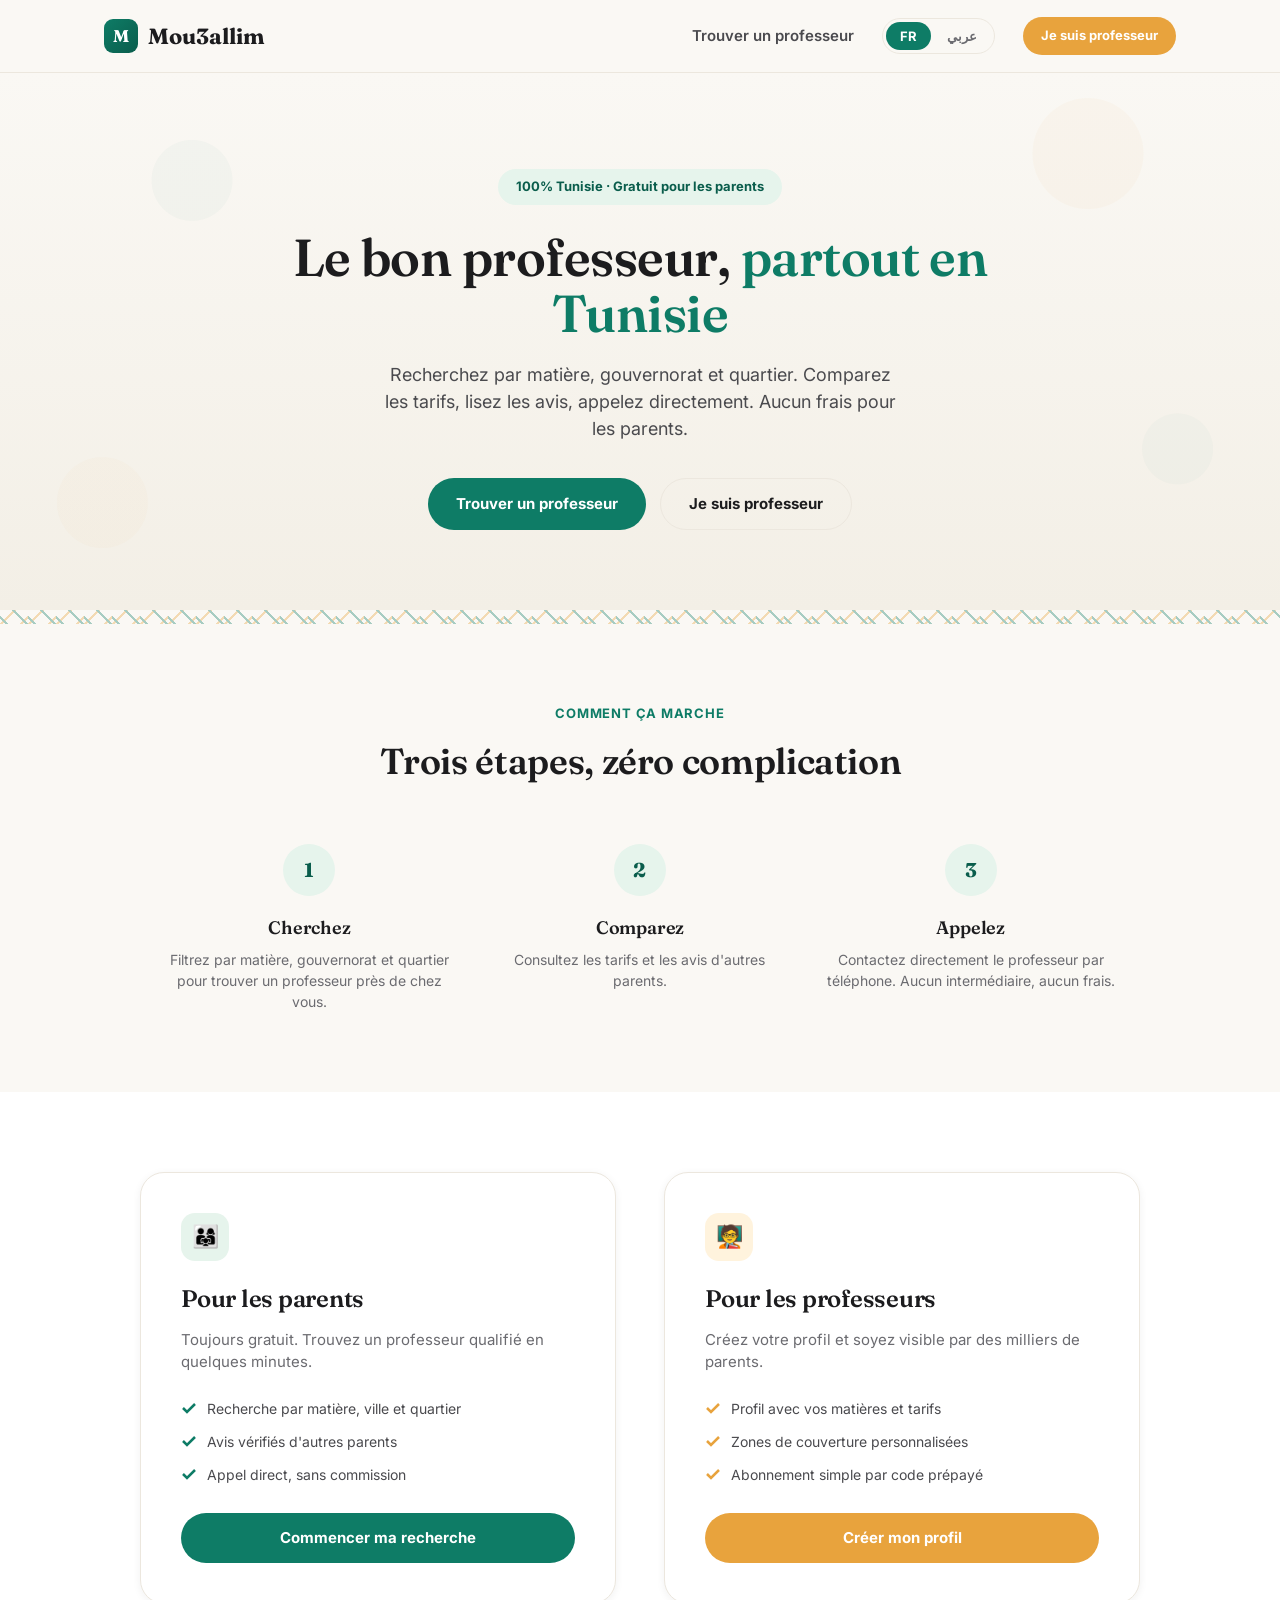
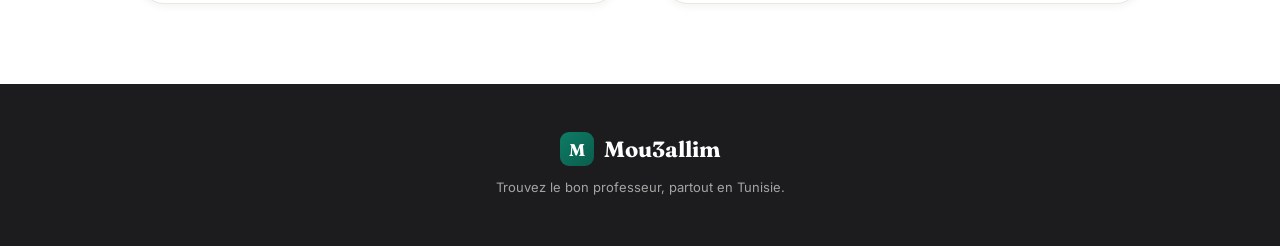
==== index.html @ 72d34c3a "Add files via upload" ====
<!DOCTYPE html>
<html lang="fr">
<head>
<meta charset="UTF-8" />
<meta name="viewport" content="width=device-width, initial-scale=1.0" />
<title>Mou3allim — Trouvez le bon professeur en Tunisie</title>
<link rel="stylesheet" href="src/style.css" />
<style>
  .hero {
    position: relative;
    padding: 96px 24px 80px;
    overflow: hidden;
    background: linear-gradient(180deg, #FAF8F4 0%, #F3EFE6 100%);
  }
  .hero-inner {
    max-width: 720px; margin: 0 auto; text-align: center; position: relative; z-index: 2;
  }
  .hero .eyebrow {
    display: inline-flex; align-items: center; gap: 8px;
    background: var(--teal-tint); color: var(--teal-dark);
    padding: 8px 18px; border-radius: 999px; font-size: 13px; font-weight: 700;
    margin-bottom: 24px;
  }
  .hero h1 {
    font-size: 52px; line-height: 1.08; margin-bottom: 20px;
  }
  .hero h1 em { font-style: normal; color: var(--teal); }
  .hero p.lede {
    font-size: 18px; color: var(--ink-soft); max-width: 520px; margin: 0 auto 36px;
  }
  .hero-actions { display: flex; gap: 14px; justify-content: center; flex-wrap: wrap; }
  .hero-search {
    max-width: 640px; margin: 40px auto 0; background: var(--card);
    border-radius: var(--radius-lg); padding: 8px; box-shadow: var(--shadow-lg);
    display: flex; gap: 8px; border: 1px solid var(--border);
  }
  .hero-search input {
    flex: 1; border: none; padding: 14px 18px; font-size: 15px; background: transparent;
  }
  .hero-search input:focus { outline: none; }

  .tile-bg {
    position: absolute; inset: 0; opacity: 0.5; pointer-events: none;
    background-image:
      radial-gradient(circle at 15% 20%, rgba(14,124,102,0.06) 0, rgba(14,124,102,0.06) 40px, transparent 41px),
      radial-gradient(circle at 85% 15%, rgba(232,163,61,0.08) 0, rgba(232,163,61,0.08) 55px, transparent 56px),
      radial-gradient(circle at 92% 70%, rgba(14,124,102,0.05) 0, rgba(14,124,102,0.05) 35px, transparent 36px),
      radial-gradient(circle at 8% 80%, rgba(232,163,61,0.06) 0, rgba(232,163,61,0.06) 45px, transparent 46px);
  }

  .stats-strip {
    background: var(--ink); color: white; padding: 28px 24px;
  }
  .stats-inner {
    max-width: 900px; margin: 0 auto; display: flex; justify-content: space-around;
    flex-wrap: wrap; gap: 24px; text-align: center;
  }
  .stat-num { font-family: 'Fraunces', serif; font-size: 28px; font-weight: 600; color: var(--amber); }
  .stat-label { font-size: 13px; color: rgba(255,255,255,0.7); margin-top: 4px; }

  .section { padding: 80px 24px; }
  .section-head { text-align: center; max-width: 560px; margin: 0 auto 56px; }
  .section-head .eyebrow-line { font-size: 13px; font-weight: 700; color: var(--teal); text-transform: uppercase; letter-spacing: 0.06em; margin-bottom: 10px; }
  .section-head h2 { font-size: 36px; }
  .section-head p { color: var(--muted); margin-top: 12px; font-size: 16px; }

  .steps { display: grid; grid-template-columns: repeat(3, 1fr); gap: 32px; max-width: 960px; margin: 0 auto; }
  .step-card { text-align: center; }
  .step-num {
    width: 52px; height: 52px; border-radius: 50%; background: var(--teal-tint);
    color: var(--teal-dark); display: flex; align-items: center; justify-content: center;
    font-family: 'Fraunces', serif; font-weight: 700; font-size: 20px; margin: 0 auto 18px;
  }
  .step-card h3 { font-size: 18px; margin-bottom: 8px; }
  .step-card p { font-size: 14px; color: var(--muted); }

  .split { display: grid; grid-template-columns: 1fr 1fr; gap: 48px; max-width: 1000px; margin: 0 auto; align-items: center; }
  .split-card {
    background: var(--card); border-radius: var(--radius-lg); border: 1px solid var(--border);
    padding: 40px; box-shadow: var(--shadow-sm);
  }
  .split-card .icon-badge {
    width: 48px; height: 48px; border-radius: 14px; display: flex; align-items: center; justify-content: center;
    font-size: 22px; margin-bottom: 20px;
  }
  .split-card h3 { font-size: 24px; margin-bottom: 12px; }
  .split-card p { color: var(--muted); margin-bottom: 24px; font-size: 15px; }
  .split-list { list-style: none; margin-bottom: 28px; }
  .split-list li { display: flex; gap: 10px; align-items: flex-start; margin-bottom: 12px; font-size: 14px; color: var(--ink-soft); }
  .split-list li svg { flex-shrink: 0; margin-top: 2px; }

  .footer { background: var(--ink); color: rgba(255,255,255,0.6); padding: 48px 24px; text-align: center; font-size: 13px; }
  .footer .logo { color: white; justify-content: center; margin-bottom: 12px; }

  @media (max-width: 768px) {
    .hero h1 { font-size: 34px; }
    .steps, .split { grid-template-columns: 1fr; }
    .hero-search { flex-direction: column; }
  }
</style>
</head>
<body>

<div id="nav-root"></div>

<section class="hero">
  <div class="tile-bg"></div>
  <div class="hero-inner">
    <span class="eyebrow" data-i18n="home_eyebrow">🎓 100% Tunisie · Gratuit pour les parents</span>
    <h1 class="display"><span data-i18n="home_h1_1">Le bon professeur,</span> <em data-i18n="home_h1_2">partout en Tunisie</em></h1>
    <p class="lede" data-i18n="home_lede">Recherchez par matière, gouvernorat et quartier. Comparez les tarifs, lisez les avis, appelez directement. Aucun frais pour les parents.</p>
    <div class="hero-actions">
      <a href="search.html" class="btn btn-primary" data-i18n="home_cta_search">Trouver un professeur</a>
      <a href="auth.html?role=teacher" class="btn btn-outline" data-i18n="home_cta_teacher">Je suis professeur</a>
    </div>
  </div>
</section>

<div class="tile-divider"></div>

<section class="section">
  <div class="section-head">
    <div class="eyebrow-line" data-i18n="home_steps_eyebrow">Comment ça marche</div>
    <h2 data-i18n="home_steps_title">Trois étapes, zéro complication</h2>
  </div>
  <div class="steps">
    <div class="step-card">
      <div class="step-num">1</div>
      <h3 data-i18n="home_step1_title">Cherchez</h3>
      <p data-i18n="home_step1_desc">Filtrez par matière, gouvernorat et quartier pour trouver un professeur près de chez vous.</p>
    </div>
    <div class="step-card">
      <div class="step-num">2</div>
      <h3 data-i18n="home_step2_title">Comparez</h3>
      <p data-i18n="home_step2_desc">Consultez les tarifs et les avis d'autres parents.</p>
    </div>
    <div class="step-card">
      <div class="step-num">3</div>
      <h3 data-i18n="home_step3_title">Appelez</h3>
      <p data-i18n="home_step3_desc">Contactez directement le professeur par téléphone. Aucun intermédiaire, aucun frais.</p>
    </div>
  </div>
</section>

<section class="section" style="background:var(--card); padding-top:80px;">
  <div class="split">
    <div class="split-card">
      <div class="icon-badge" style="background:var(--teal-tint);">👨‍👩‍👧</div>
      <h3 data-i18n="home_parents_title">Pour les parents</h3>
      <p data-i18n="home_parents_desc">Toujours gratuit. Trouvez un professeur qualifié en quelques minutes.</p>
      <ul class="split-list">
        <li><svg width="16" height="16" fill="none" stroke="#0E7C66" stroke-width="2.5"><path d="M2 8l4 4 8-8"/></svg> <span data-i18n="home_parents_li1">Recherche par matière, ville et quartier</span></li>
        <li><svg width="16" height="16" fill="none" stroke="#0E7C66" stroke-width="2.5"><path d="M2 8l4 4 8-8"/></svg> <span data-i18n="home_parents_li2">Avis vérifiés d'autres parents</span></li>
        <li><svg width="16" height="16" fill="none" stroke="#0E7C66" stroke-width="2.5"><path d="M2 8l4 4 8-8"/></svg> <span data-i18n="home_parents_li3">Appel direct, sans commission</span></li>
      </ul>
      <a href="search.html" class="btn btn-primary btn-block" data-i18n="home_parents_cta">Commencer ma recherche</a>
    </div>
    <div class="split-card">
      <div class="icon-badge" style="background:#FFF3DD;">🧑‍🏫</div>
      <h3 data-i18n="home_teachers_title">Pour les professeurs</h3>
      <p data-i18n="home_teachers_desc">Créez votre profil et soyez visible par des milliers de parents.</p>
      <ul class="split-list">
        <li><svg width="16" height="16" fill="none" stroke="#E8A33D" stroke-width="2.5"><path d="M2 8l4 4 8-8"/></svg> <span data-i18n="home_teachers_li1">Profil avec vos matières et tarifs</span></li>
        <li><svg width="16" height="16" fill="none" stroke="#E8A33D" stroke-width="2.5"><path d="M2 8l4 4 8-8"/></svg> <span data-i18n="home_teachers_li2">Zones de couverture personnalisées</span></li>
        <li><svg width="16" height="16" fill="none" stroke="#E8A33D" stroke-width="2.5"><path d="M2 8l4 4 8-8"/></svg> <span data-i18n="home_teachers_li3">Abonnement simple par code prépayé</span></li>
      </ul>
      <a href="auth.html?role=teacher" class="btn btn-amber btn-block" data-i18n="home_teachers_cta">Créer mon profil</a>
    </div>
  </div>
</section>

<footer class="footer">
  <div class="logo"><span class="logo-mark">M</span>Mou3allim</div>
  <p data-i18n="footer_tagline">Trouvez le bon professeur, partout en Tunisie.</p>
</footer>

<script src="src/api.js"></script>
<script src="src/i18n.js"></script>
<script src="src/nav.js"></script>
<script>
  renderNav('home');
</script>
</body>
</html>
---- src/style.css ----
/* ============================================
   Mou3allim — Design System
   Palette: deep teal + warm amber + ink + sand
   Type: Fraunces (display) + Inter (body/UI)
   Signature: Tunisian zellige-inspired tile dividers
   ============================================ */

@import url('https://fonts.googleapis.com/css2?family=Fraunces:opsz,wght@9..144,400;9..144,500;9..144,600;9..144,700&family=Inter:wght@400;500;600;700;800&family=Noto+Kufi+Arabic:wght@400;500;600;700;800&display=swap');

:root {
  --teal: #0E7C66;
  --teal-dark: #0A5D4C;
  --teal-tint: #E6F4EC;
  --amber: #E8A33D;
  --amber-dark: #C9862A;
  --ink: #1C1C1E;
  --ink-soft: #4A4A4E;
  --muted: #6B6B70;
  --sand: #FAF8F4;
  --card: #FFFFFF;
  --border: #ECE7DE;
  --danger: #C24A3F;
  --danger-tint: #FBEAE7;
  --success: #2E8B57;
  --radius-sm: 10px;
  --radius-md: 16px;
  --radius-lg: 24px;
  --shadow-sm: 0 2px 8px rgba(28,28,30,0.06);
  --shadow-md: 0 8px 24px rgba(28,28,30,0.08);
  --shadow-lg: 0 20px 50px rgba(28,28,30,0.12);
}

* { box-sizing: border-box; margin: 0; padding: 0; }

html { scroll-behavior: smooth; }

body {
  font-family: 'Inter', -apple-system, sans-serif;
  background: var(--sand);
  color: var(--ink);
  line-height: 1.5;
  -webkit-font-smoothing: antialiased;
}

h1, h2, h3, .display {
  font-family: 'Fraunces', Georgia, serif;
  font-weight: 600;
  letter-spacing: -0.01em;
  color: var(--ink);
}

a { color: inherit; text-decoration: none; }
button { font-family: inherit; cursor: pointer; }
input, textarea, select { font-family: inherit; }

/* Focus visibility for accessibility */
a:focus-visible, button:focus-visible, input:focus-visible, textarea:focus-visible {
  outline: 2px solid var(--teal);
  outline-offset: 2px;
}

/* ---------- Layout ---------- */
.container {
  max-width: 1120px;
  margin: 0 auto;
  padding: 0 24px;
}
.container-narrow {
  max-width: 720px;
  margin: 0 auto;
  padding: 0 24px;
}

/* ---------- Nav ---------- */
.nav {
  position: sticky; top: 0; z-index: 100;
  background: rgba(250,248,244,0.9);
  backdrop-filter: blur(12px);
  border-bottom: 1px solid var(--border);
}
.nav-inner {
  display: flex; align-items: center; justify-content: space-between;
  height: 72px;
  max-width: 1120px; margin: 0 auto; padding: 0 24px;
}
.logo {
  display: flex; align-items: center; gap: 10px;
  font-family: 'Fraunces', serif; font-weight: 700; font-size: 22px; color: var(--ink);
}
.logo-mark {
  width: 34px; height: 34px; border-radius: 9px;
  background: linear-gradient(135deg, var(--teal), var(--teal-dark));
  display: flex; align-items: center; justify-content: center;
  color: white; font-size: 17px; font-weight: 700;
}
.nav-links { display: flex; align-items: center; gap: 28px; }
.nav-link { font-size: 15px; font-weight: 600; color: var(--ink-soft); transition: color 0.15s; }
.nav-link:hover { color: var(--teal); }

/* ---------- Buttons ---------- */
.btn {
  display: inline-flex; align-items: center; justify-content: center; gap: 8px;
  padding: 14px 28px; border-radius: 999px; border: none;
  font-weight: 700; font-size: 15px; transition: transform 0.15s, box-shadow 0.15s;
  white-space: nowrap;
}
.btn:active { transform: scale(0.97); }
.btn-primary { background: var(--teal); color: white; }
.btn-primary:hover { background: var(--teal-dark); box-shadow: var(--shadow-md); }
.btn-amber { background: var(--amber); color: white; }
.btn-amber:hover { background: var(--amber-dark); box-shadow: var(--shadow-md); }
.btn-outline { background: transparent; color: var(--ink); border: 1.5px solid var(--border); }
.btn-outline:hover { border-color: var(--teal); color: var(--teal); }
.btn-danger { background: var(--danger); color: white; }
.btn-block { width: 100%; }
.btn-sm { padding: 9px 18px; font-size: 13px; }
.btn:disabled { opacity: 0.6; pointer-events: none; }

/* ---------- Cards ---------- */
.card {
  background: var(--card); border-radius: var(--radius-md);
  border: 1px solid var(--border); padding: 24px;
}

/* ---------- Forms ---------- */
.field { margin-bottom: 18px; }
.field label {
  display: block; font-size: 13px; font-weight: 700; color: var(--ink);
  margin-bottom: 8px; text-transform: uppercase; letter-spacing: 0.03em;
}
.input, .textarea, select.input {
  width: 100%; padding: 14px 16px; border: 1.5px solid var(--border);
  border-radius: var(--radius-sm); font-size: 15px; color: var(--ink);
  background: var(--card); transition: border-color 0.15s;
}
.input:focus, .textarea:focus { border-color: var(--teal); outline: none; }
.textarea { resize: vertical; min-height: 90px; }
.helper { font-size: 13px; color: var(--muted); margin-top: 6px; }
.error-text { color: var(--danger); font-size: 13px; margin-top: 6px; }

/* ---------- Chips ---------- */
.chips { display: flex; flex-wrap: wrap; gap: 8px; }
.chip {
  padding: 9px 16px; border-radius: 999px; border: 1.5px solid var(--border);
  background: var(--card); font-size: 13px; font-weight: 600; color: var(--ink);
  transition: all 0.15s;
}
.chip:hover { border-color: var(--teal); }
.chip.active { background: var(--teal); border-color: var(--teal); color: white; }

/* ---------- Signature: Zellige tile divider ---------- */
.tile-divider {
  height: 14px;
  background-image: repeating-linear-gradient(45deg, var(--teal) 0, var(--teal) 2px, transparent 2px, transparent 14px),
                     repeating-linear-gradient(-45deg, var(--amber) 0, var(--amber) 2px, transparent 2px, transparent 14px);
  background-size: 28px 28px;
  opacity: 0.35;
}
.tile-corner {
  position: absolute; width: 120px; height: 120px; pointer-events: none;
  background-image:
    radial-gradient(circle at 0 0, transparent 20px, var(--teal-tint) 21px, var(--teal-tint) 22px, transparent 23px);
  background-size: 40px 40px;
  opacity: 0.6;
}

/* ---------- Utility ---------- */
.text-muted { color: var(--muted); }
.text-center { text-align: center; }
.flex { display: flex; }
.flex-col { display: flex; flex-direction: column; }
.items-center { align-items: center; }
.justify-between { justify-content: space-between; }
.gap-sm { gap: 8px; }
.gap-md { gap: 16px; }
.gap-lg { gap: 24px; }
.mt-sm { margin-top: 8px; }
.mt-md { margin-top: 16px; }
.mt-lg { margin-top: 32px; }
.mb-sm { margin-bottom: 8px; }
.mb-md { margin-bottom: 16px; }
.mb-lg { margin-bottom: 32px; }

.badge {
  display: inline-flex; align-items: center; gap: 4px;
  padding: 4px 12px; border-radius: 999px; font-size: 12px; font-weight: 700;
}
.badge-success { background: var(--teal-tint); color: var(--teal-dark); }
.badge-warning { background: #FFF3DD; color: #8A6116; }
.badge-danger { background: var(--danger-tint); color: var(--danger); }

.spinner {
  width: 20px; height: 20px; border: 2.5px solid rgba(255,255,255,0.4);
  border-top-color: white; border-radius: 50%; animation: spin 0.7s linear infinite;
}
.spinner-dark { border-color: rgba(14,124,102,0.2); border-top-color: var(--teal); }
@keyframes spin { to { transform: rotate(360deg); } }

.toast {
  position: fixed; bottom: 24px; left: 50%; transform: translateX(-50%) translateY(20px);
  background: var(--ink); color: white; padding: 12px 22px; border-radius: 999px;
  font-size: 14px; font-weight: 600; opacity: 0; transition: all 0.3s; z-index: 1000;
  box-shadow: var(--shadow-lg); pointer-events: none;
}
.toast.show { opacity: 1; transform: translateX(-50%) translateY(0); }

.skeleton {
  background: linear-gradient(90deg, var(--border) 25%, #f5f2ec 50%, var(--border) 75%);
  background-size: 200% 100%; animation: shimmer 1.4s infinite; border-radius: var(--radius-sm);
}
@keyframes shimmer { 0% { background-position: 200% 0; } 100% { background-position: -200% 0; } }

@media (max-width: 640px) {
  .nav-links .nav-link-desktop { display: none; }
  h1.display { font-size: 32px !important; }
}

/* ---------- RTL support (Arabic) ---------- */
body.rtl {
  font-family: 'Inter', 'Noto Kufi Arabic', -apple-system, sans-serif;
}
body.rtl h1, body.rtl h2, body.rtl h3, body.rtl .display {
  font-family: 'Noto Kufi Arabic', 'Fraunces', Georgia, serif;
}
[dir="rtl"] .search-bar,
[dir="rtl"] .teacher-card,
[dir="rtl"] .identity-card,
[dir="rtl"] .review-head,
[dir="rtl"] .subject-row,
[dir="rtl"] .price-row {
  flex-direction: row-reverse;
}
[dir="rtl"] .teacher-price { text-align: left; }
[dir="rtl"] .back-link { flex-direction: row-reverse; }

/* ---------- Language switcher ---------- */
.lang-switch {
  display: flex; align-items: center; gap: 2px;
  background: var(--sand); border: 1px solid var(--border); border-radius: 999px; padding: 3px;
}
.lang-btn {
  padding: 6px 14px; border-radius: 999px; border: none; background: transparent;
  font-size: 13px; font-weight: 700; color: var(--muted); transition: all 0.15s;
}
.lang-btn.active { background: var(--teal); color: white; }
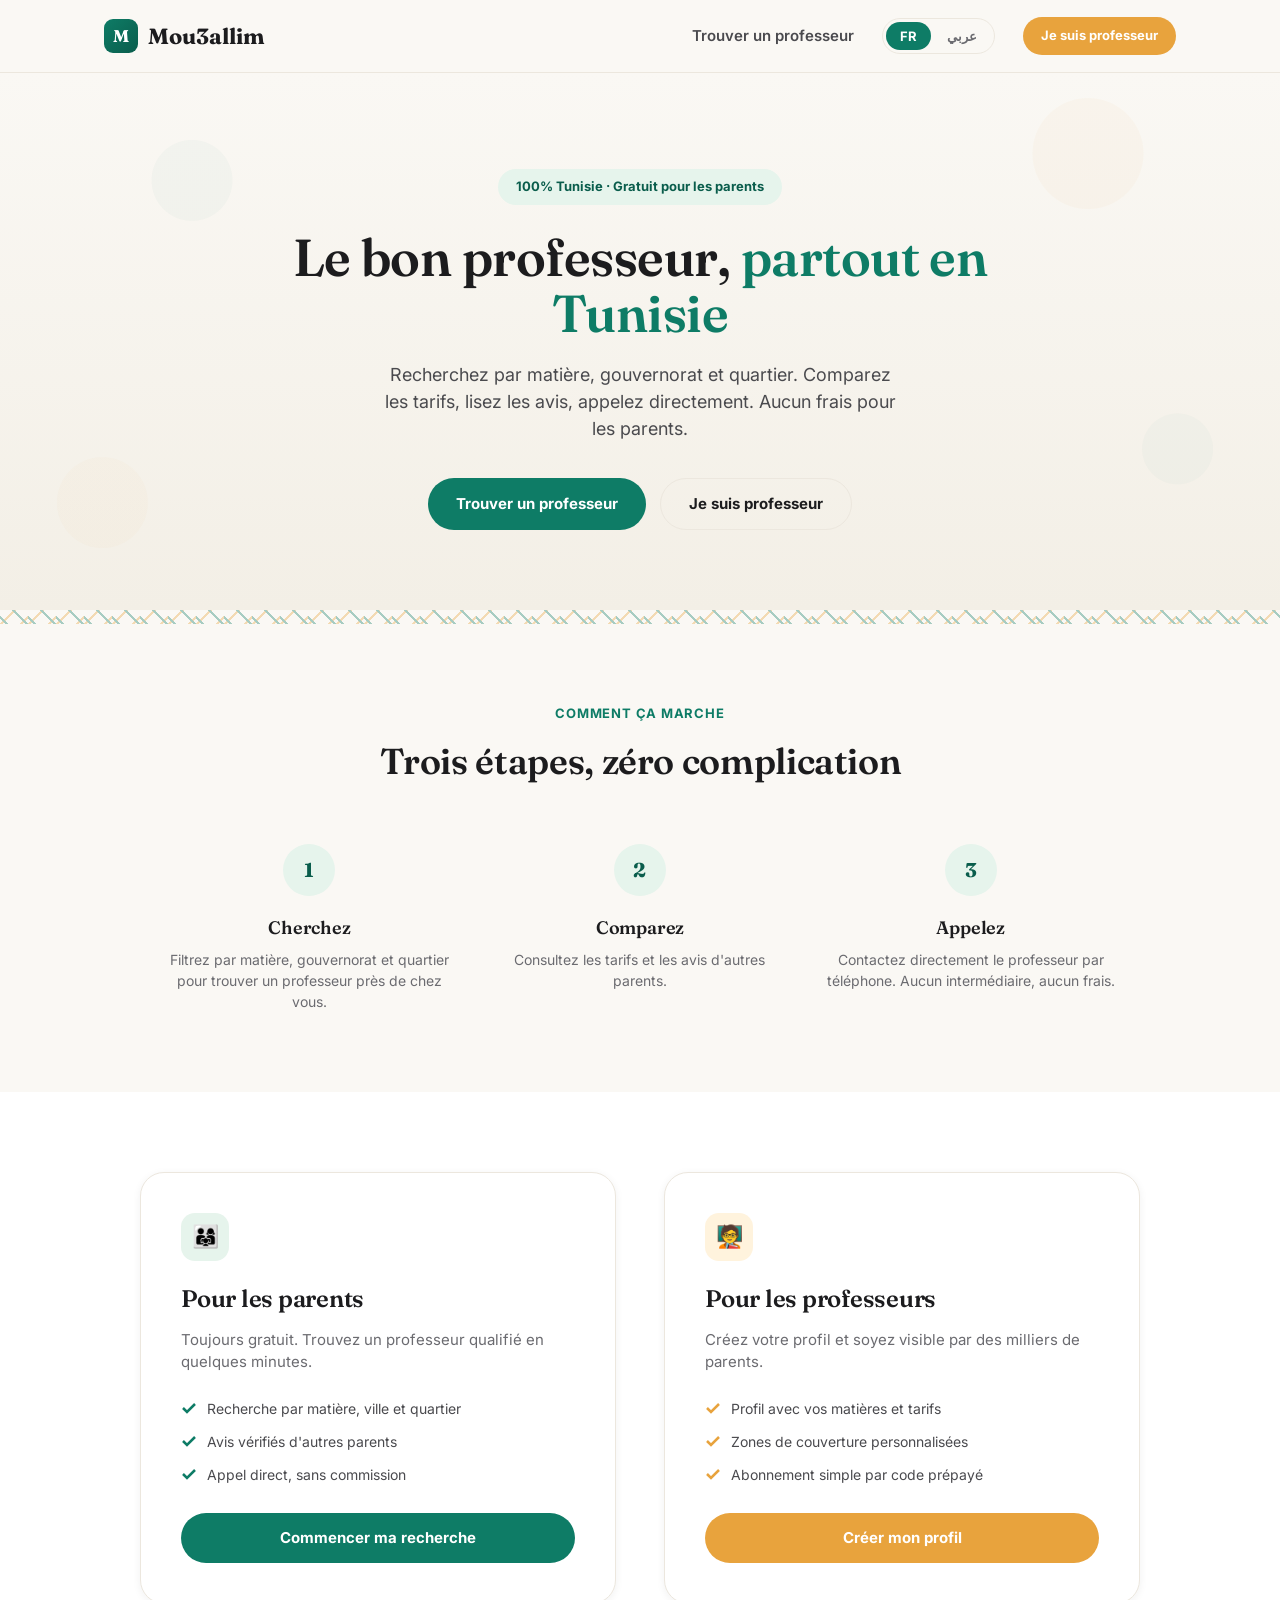
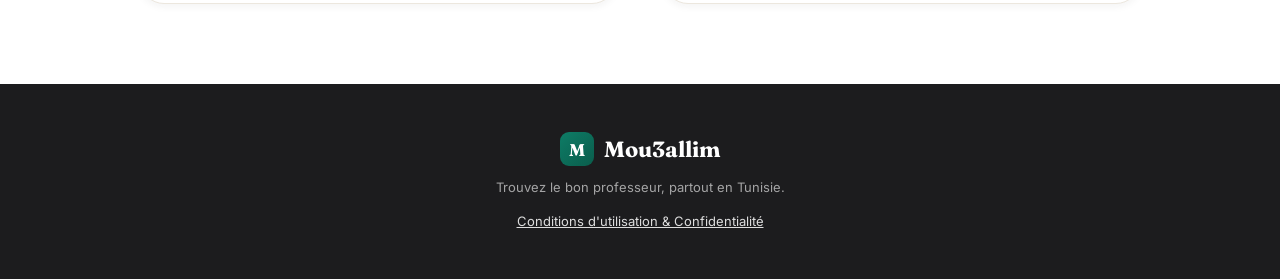
==== commit 17269ce2: "Update index.html" ====
--- a/index.html
+++ b/index.html
@@ -172,6 +172,9 @@
 <footer class="footer">
   <div class="logo"><span class="logo-mark">M</span>Mou3allim</div>
   <p data-i18n="footer_tagline">Trouvez le bon professeur, partout en Tunisie.</p>
+  <p style="margin-top:14px;">
+    <a href="conditions.html" style="color:rgba(255,255,255,0.85);text-decoration:underline;">Conditions d'utilisation & Confidentialité</a>
+  </p>
 </footer>
 
 <script src="src/api.js"></script>
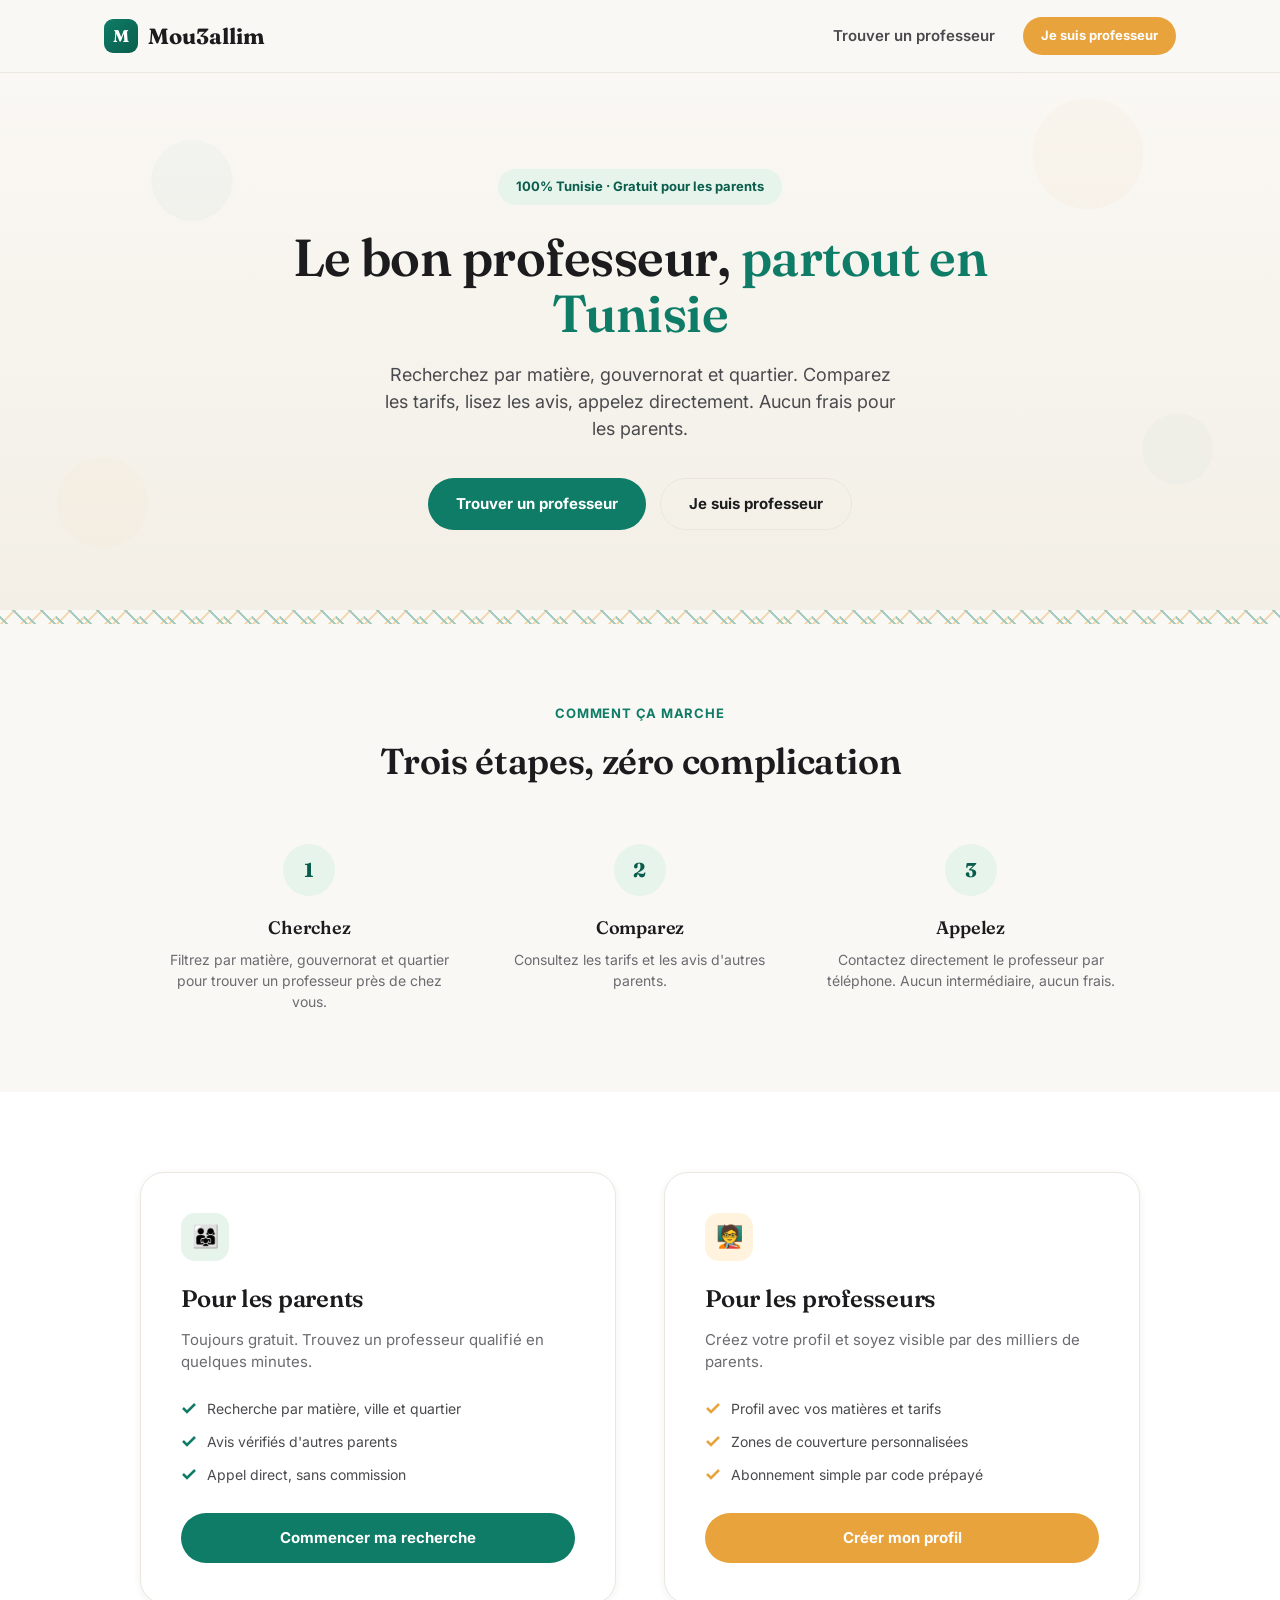
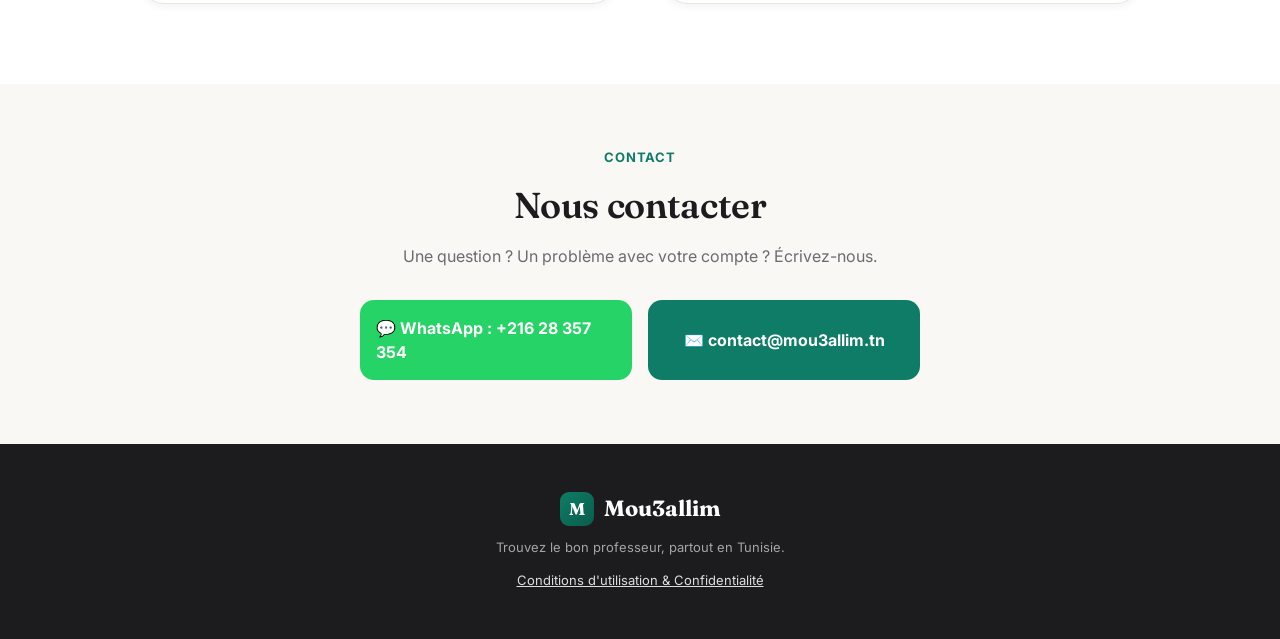
==== commit 870172b4: "Update index.html" ====
--- a/index.html
+++ b/index.html
@@ -169,6 +169,24 @@
   </div>
 </section>
 
+<section class="section" style="padding-top:64px;padding-bottom:64px;">
+  <div class="section-head" style="margin-bottom:32px;">
+    <div class="eyebrow-line">Contact</div>
+    <h2>Nous contacter</h2>
+    <p>Une question ? Un problème avec votre compte ? Écrivez-nous.</p>
+  </div>
+  <div style="display:flex;gap:16px;justify-content:center;flex-wrap:wrap;max-width:560px;margin:0 auto;">
+    <a href="https://wa.me/21628357354?text=%20Bonjour%20Mou3allim" target="_blank"
+       style="flex:1;min-width:220px;display:flex;align-items:center;justify-content:center;gap:10px;background:#25D366;color:#fff;padding:16px;border-radius:14px;font-weight:700;text-decoration:none;">
+      💬 WhatsApp : +216 28 357 354
+    </a>
+    <a href="mailto:contact@mou3allim.tn"
+       style="flex:1;min-width:220px;display:flex;align-items:center;justify-content:center;gap:10px;background:var(--teal);color:#fff;padding:16px;border-radius:14px;font-weight:700;text-decoration:none;">
+      ✉️ contact@mou3allim.tn
+    </a>
+  </div>
+</section>
+
 <footer class="footer">
   <div class="logo"><span class="logo-mark">M</span>Mou3allim</div>
   <p data-i18n="footer_tagline">Trouvez le bon professeur, partout en Tunisie.</p>
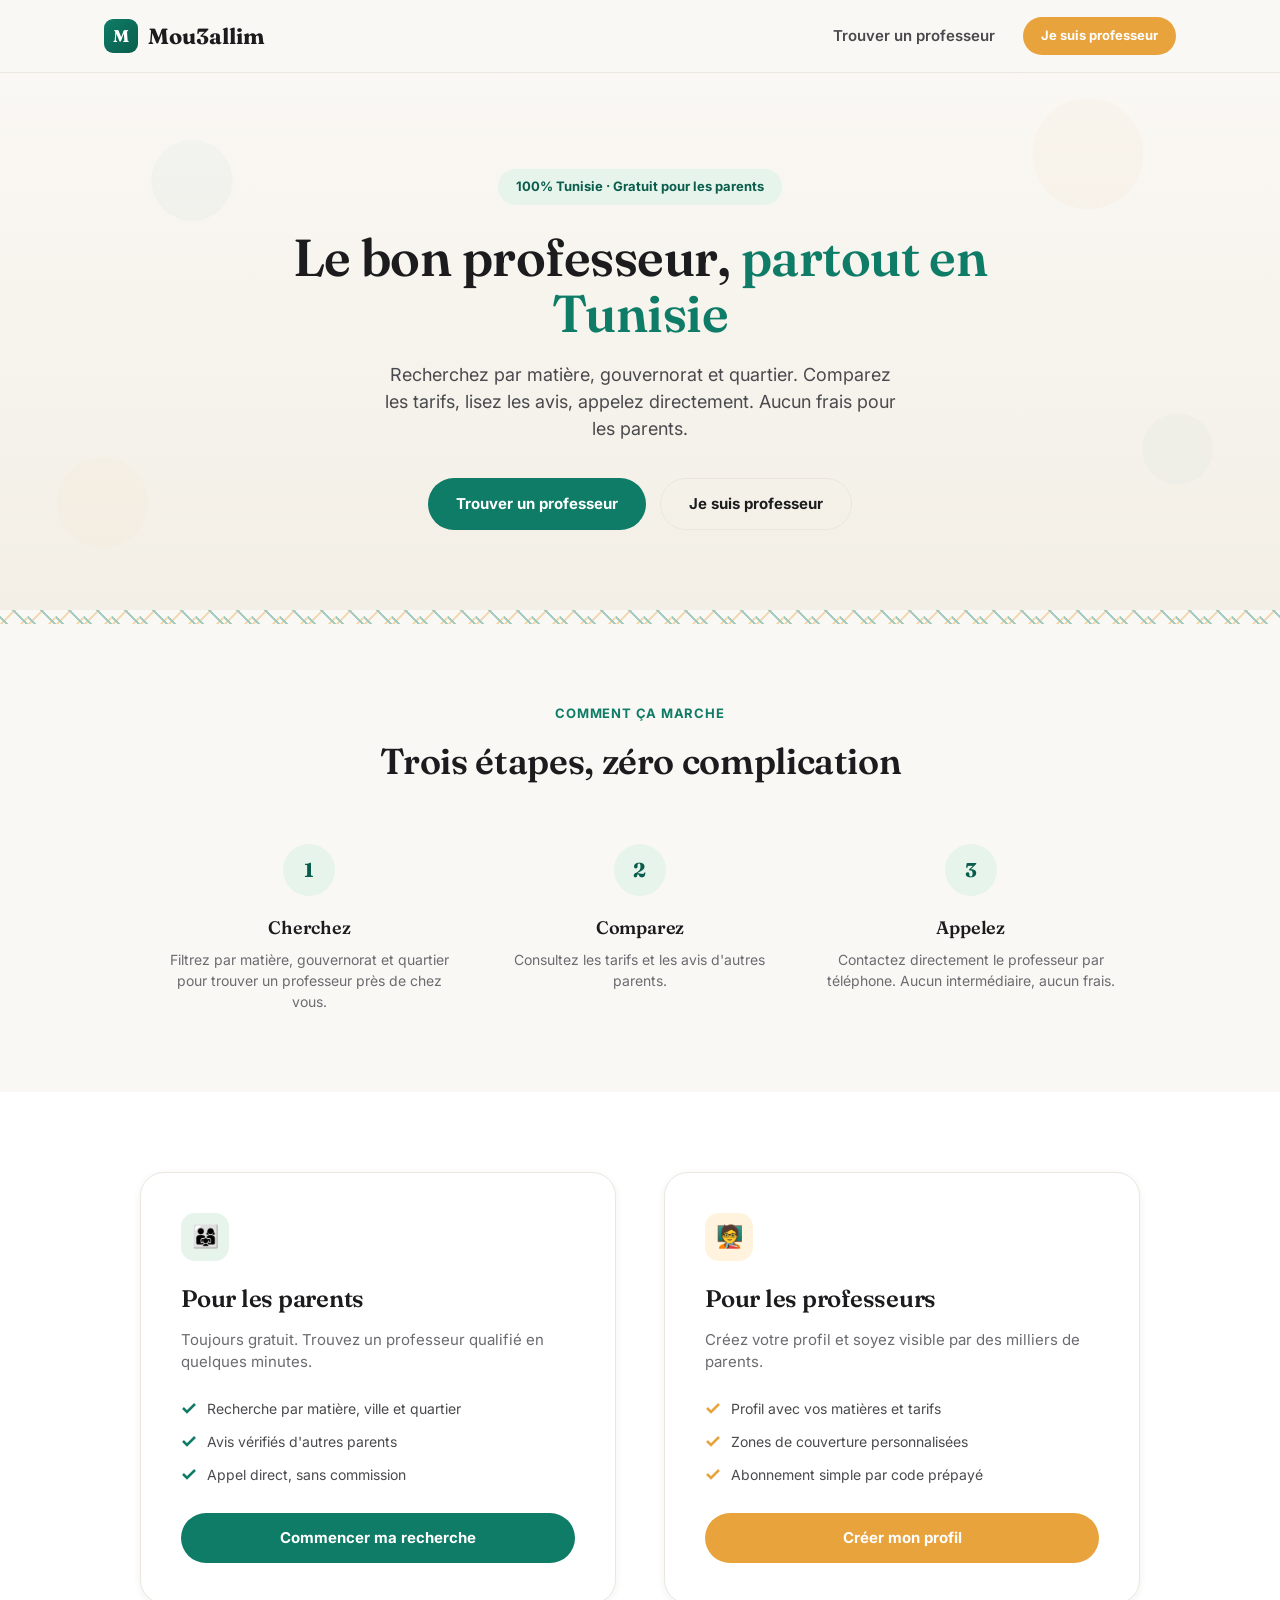
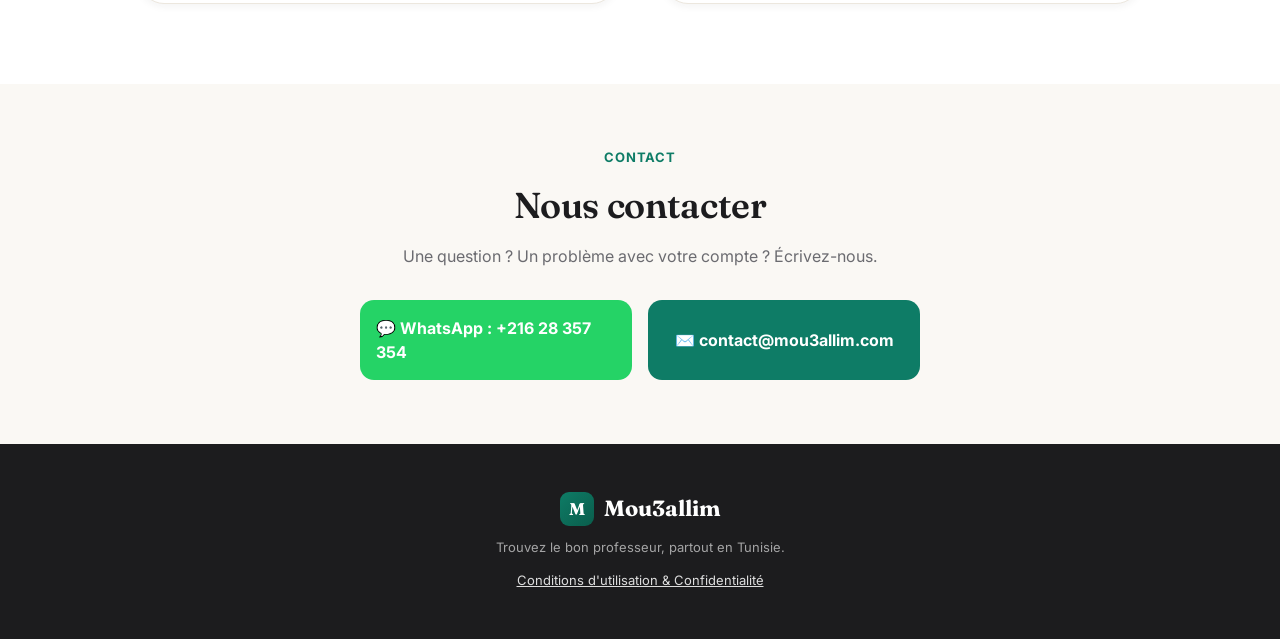
==== commit 754e7467: "Update index.html" ====
--- a/index.html
+++ b/index.html
@@ -180,9 +180,9 @@
        style="flex:1;min-width:220px;display:flex;align-items:center;justify-content:center;gap:10px;background:#25D366;color:#fff;padding:16px;border-radius:14px;font-weight:700;text-decoration:none;">
       💬 WhatsApp : +216 28 357 354
     </a>
-    <a href="mailto:contact@mou3allim.tn"
+    <a href="mailto:contact@mou3allim.com"
        style="flex:1;min-width:220px;display:flex;align-items:center;justify-content:center;gap:10px;background:var(--teal);color:#fff;padding:16px;border-radius:14px;font-weight:700;text-decoration:none;">
-      ✉️ contact@mou3allim.tn
+      ✉️ contact@mou3allim.com
     </a>
   </div>
 </section>
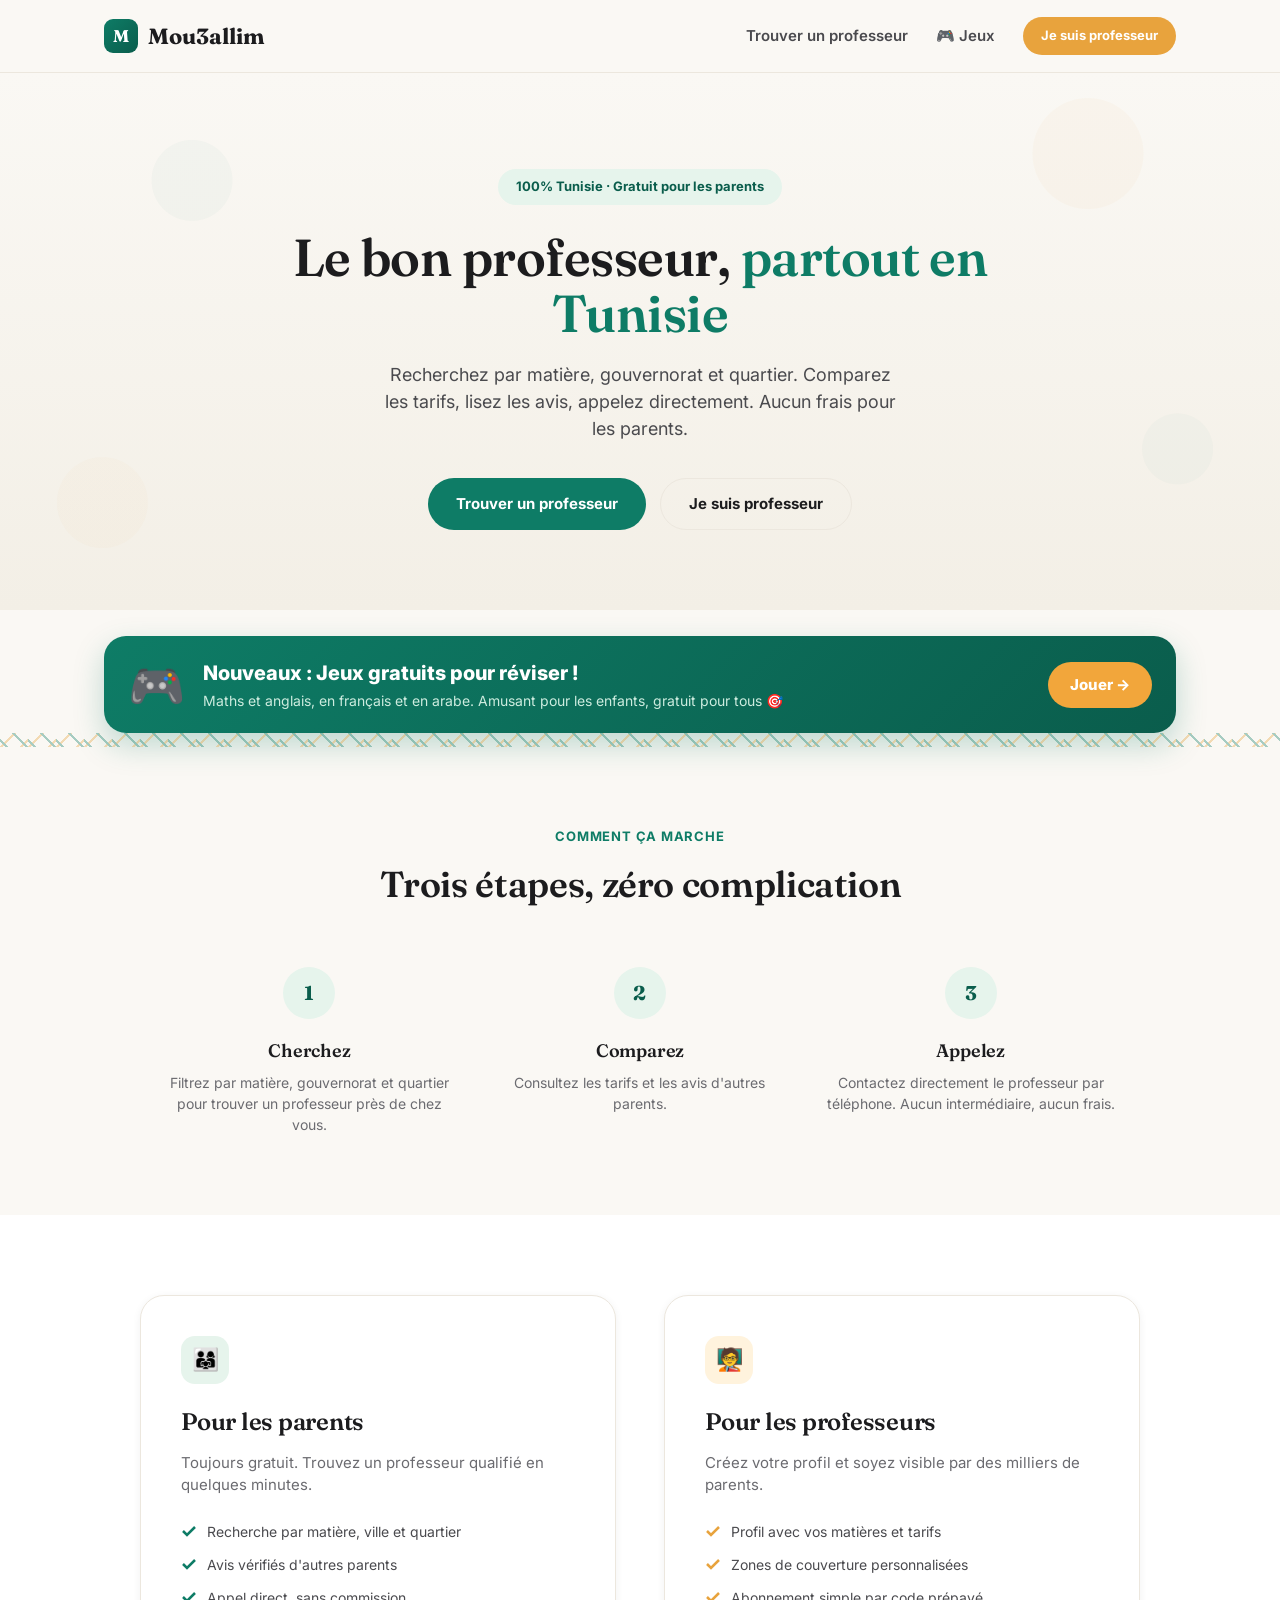
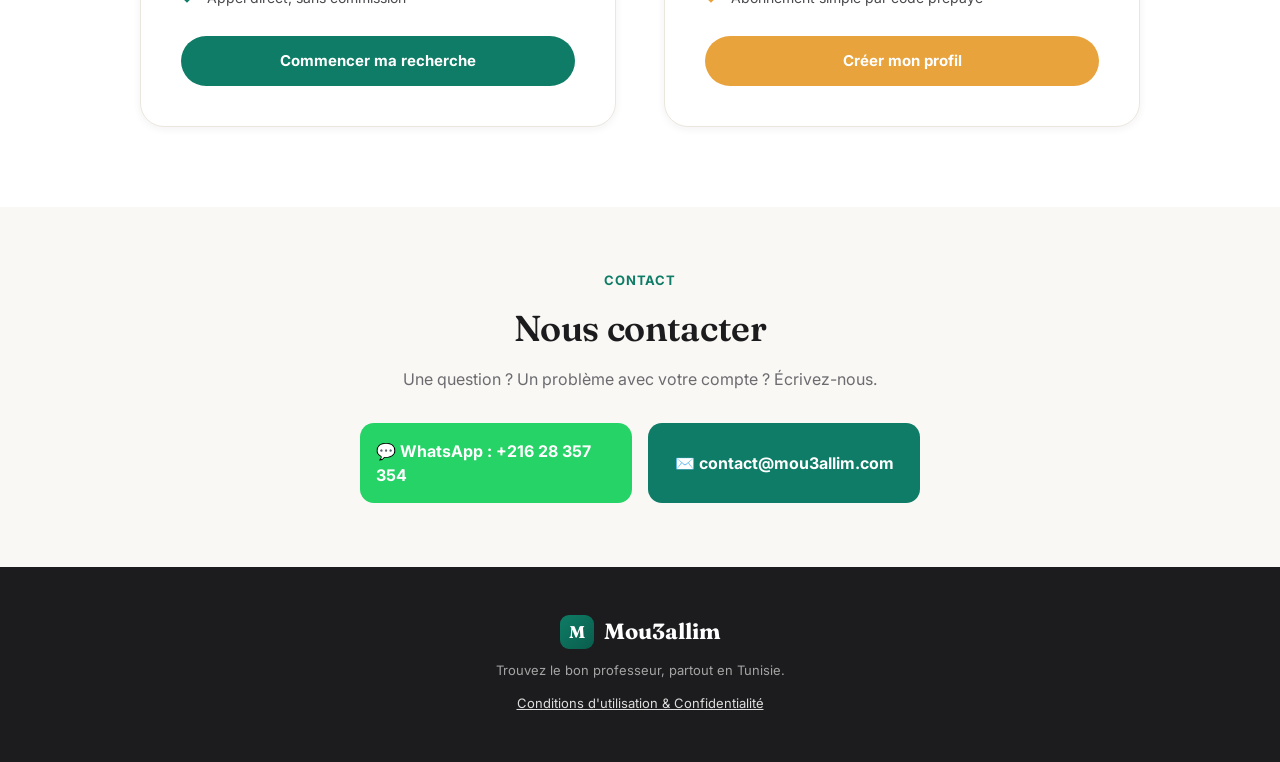
==== commit 910f62ee: "Update index.html" ====
--- a/index.html
+++ b/index.html
@@ -116,6 +116,17 @@
   </div>
 </section>
 
+<a href="jeux.html" style="text-decoration:none;display:block;max-width:1120px;margin:26px auto 0;padding:0 24px;">
+  <div style="background:linear-gradient(135deg,#0E7C66,#0A5D4C);border-radius:22px;padding:22px 24px;display:flex;align-items:center;gap:18px;box-shadow:0 12px 30px rgba(14,124,102,.25);flex-wrap:wrap;">
+    <div style="font-size:46px;line-height:1;">🎮</div>
+    <div style="flex:1;min-width:200px;">
+      <div style="color:#fff;font-size:20px;font-weight:800;margin-bottom:2px;">Nouveaux : Jeux gratuits pour réviser !</div>
+      <div style="color:#CDECDF;font-size:14px;">Maths et anglais, en français et en arabe. Amusant pour les enfants, gratuit pour tous 🎯</div>
+    </div>
+    <div style="background:#F2A63B;color:#fff;font-weight:800;padding:12px 22px;border-radius:999px;font-size:15px;white-space:nowrap;">Jouer →</div>
+  </div>
+</a>
+
 <div class="tile-divider"></div>
 
 <section class="section">
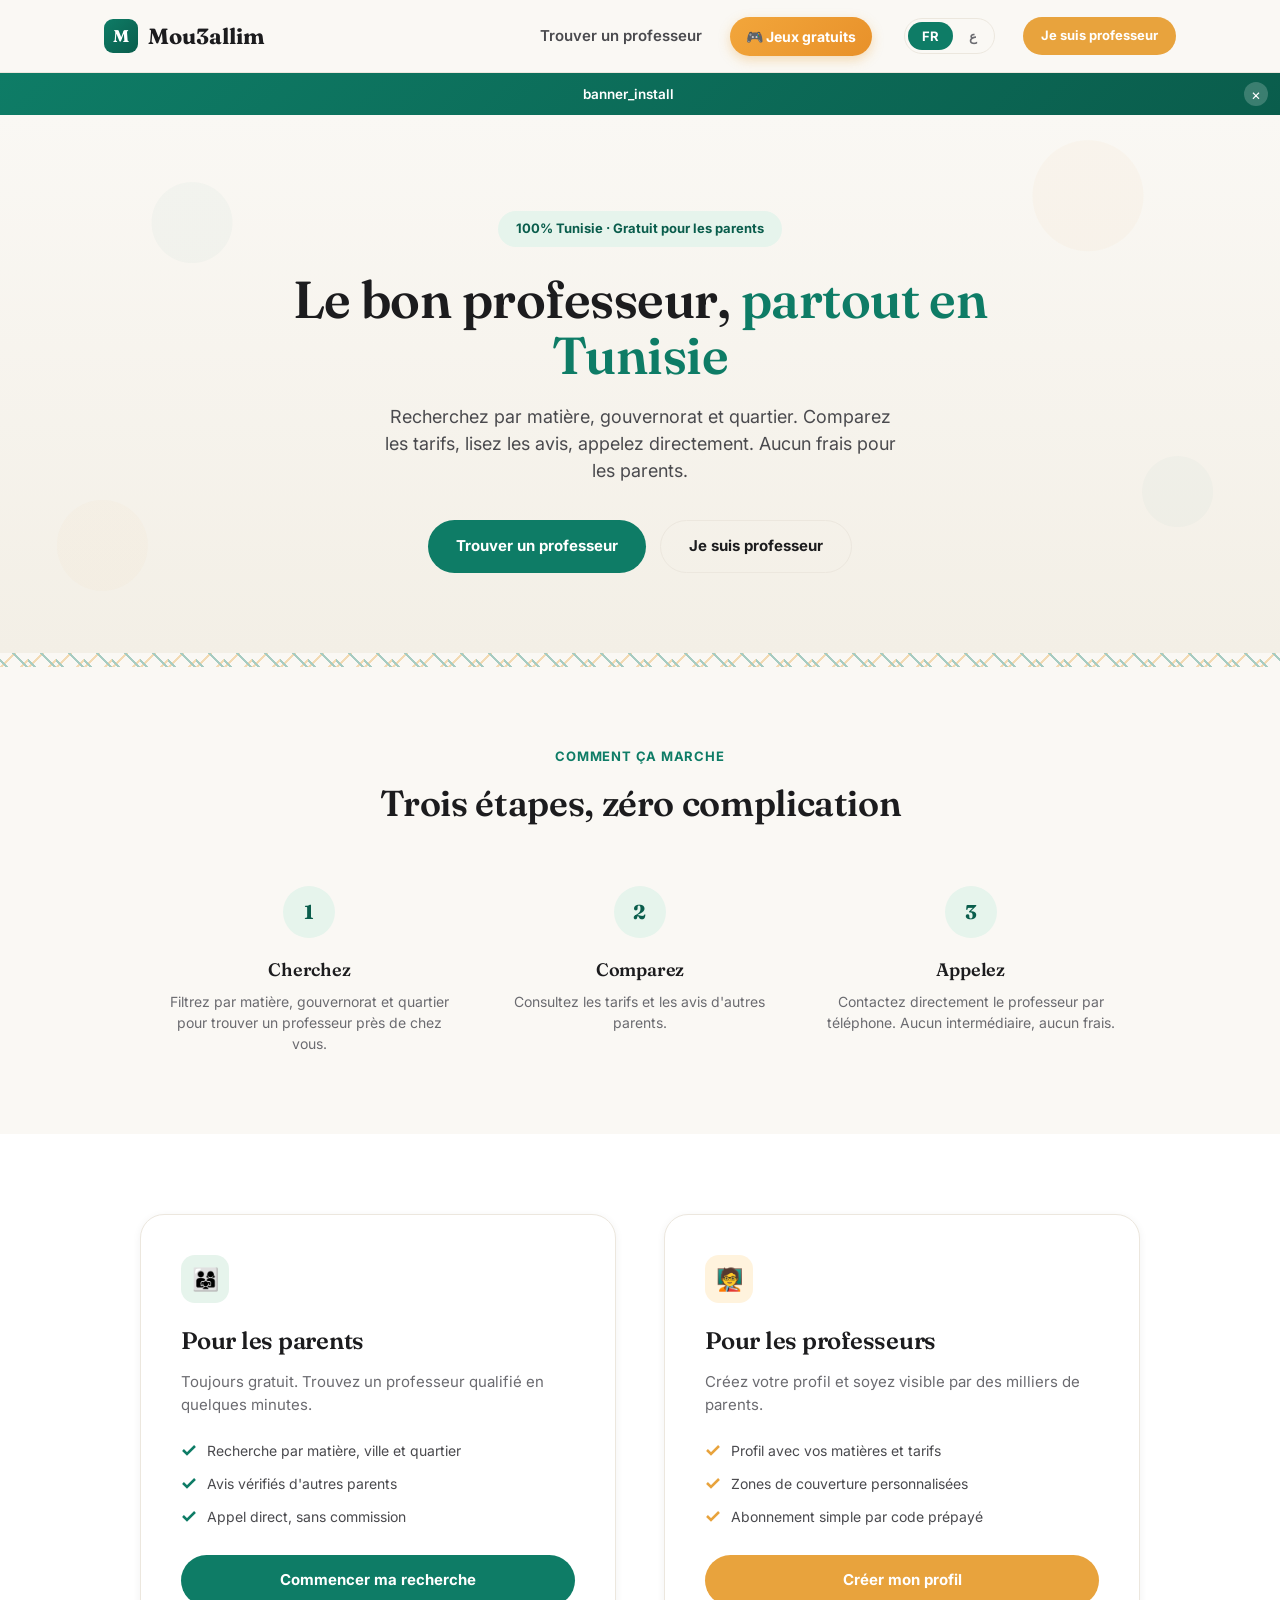
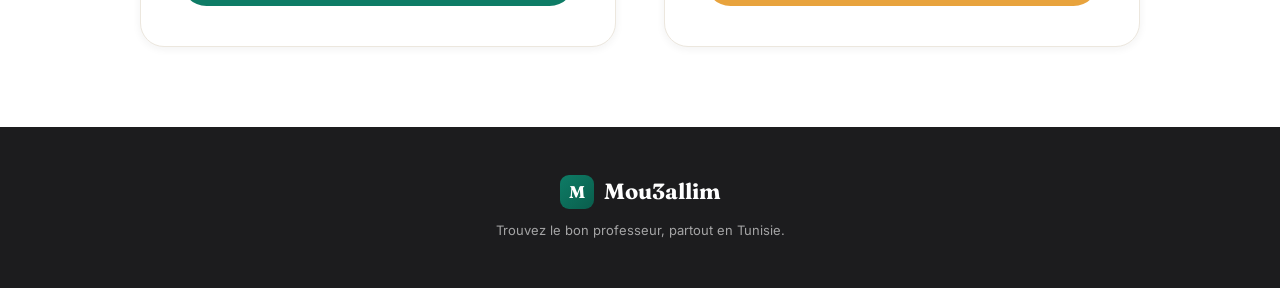
==== commit 3277b432: "Update index.html" ====
--- a/index.html
+++ b/index.html
@@ -103,6 +103,12 @@
 
 <div id="nav-root"></div>
 
+<!-- App install banner — sits just under the nav. Dismissible, remembers choice. -->
+<a href="installer.html" id="appBanner" style="display:none;align-items:center;justify-content:center;gap:8px;background:linear-gradient(135deg,#0E7C66,#0A5D4C);color:#fff;text-decoration:none;padding:11px 40px 11px 16px;font-size:13.5px;font-weight:600;position:relative;text-align:center;">
+  <span data-i18n="banner_install">📲 Installez l'application Mou3allim sur votre téléphone — appuyez ici pour voir comment</span>
+  <button onclick="event.preventDefault();event.stopPropagation();document.getElementById('appBanner').style.display='none';try{localStorage.setItem('app_banner_dismissed','1')}catch(e){}" aria-label="Fermer" style="position:absolute;right:12px;top:50%;transform:translateY(-50%);background:rgba(255,255,255,.2);border:none;color:#fff;width:24px;height:24px;border-radius:50%;font-size:15px;cursor:pointer;line-height:1;">×</button>
+</a>
+
 <section class="hero">
   <div class="tile-bg"></div>
   <div class="hero-inner">
@@ -115,17 +121,6 @@
     </div>
   </div>
 </section>
-
-<a href="jeux.html" style="text-decoration:none;display:block;max-width:1120px;margin:26px auto 0;padding:0 24px;">
-  <div style="background:linear-gradient(135deg,#0E7C66,#0A5D4C);border-radius:22px;padding:22px 24px;display:flex;align-items:center;gap:18px;box-shadow:0 12px 30px rgba(14,124,102,.25);flex-wrap:wrap;">
-    <div style="font-size:46px;line-height:1;">🎮</div>
-    <div style="flex:1;min-width:200px;">
-      <div style="color:#fff;font-size:20px;font-weight:800;margin-bottom:2px;">Nouveaux : Jeux gratuits pour réviser !</div>
-      <div style="color:#CDECDF;font-size:14px;">Maths et anglais, en français et en arabe. Amusant pour les enfants, gratuit pour tous 🎯</div>
-    </div>
-    <div style="background:#F2A63B;color:#fff;font-weight:800;padding:12px 22px;border-radius:999px;font-size:15px;white-space:nowrap;">Jouer →</div>
-  </div>
-</a>
 
 <div class="tile-divider"></div>
 
@@ -180,30 +175,9 @@
   </div>
 </section>
 
-<section class="section" style="padding-top:64px;padding-bottom:64px;">
-  <div class="section-head" style="margin-bottom:32px;">
-    <div class="eyebrow-line">Contact</div>
-    <h2>Nous contacter</h2>
-    <p>Une question ? Un problème avec votre compte ? Écrivez-nous.</p>
-  </div>
-  <div style="display:flex;gap:16px;justify-content:center;flex-wrap:wrap;max-width:560px;margin:0 auto;">
-    <a href="https://wa.me/21628357354?text=%20Bonjour%20Mou3allim" target="_blank"
-       style="flex:1;min-width:220px;display:flex;align-items:center;justify-content:center;gap:10px;background:#25D366;color:#fff;padding:16px;border-radius:14px;font-weight:700;text-decoration:none;">
-      💬 WhatsApp : +216 28 357 354
-    </a>
-    <a href="mailto:contact@mou3allim.com"
-       style="flex:1;min-width:220px;display:flex;align-items:center;justify-content:center;gap:10px;background:var(--teal);color:#fff;padding:16px;border-radius:14px;font-weight:700;text-decoration:none;">
-      ✉️ contact@mou3allim.com
-    </a>
-  </div>
-</section>
-
 <footer class="footer">
   <div class="logo"><span class="logo-mark">M</span>Mou3allim</div>
   <p data-i18n="footer_tagline">Trouvez le bon professeur, partout en Tunisie.</p>
-  <p style="margin-top:14px;">
-    <a href="conditions.html" style="color:rgba(255,255,255,0.85);text-decoration:underline;">Conditions d'utilisation & Confidentialité</a>
-  </p>
 </footer>
 
 <script src="src/api.js"></script>
@@ -211,6 +185,8 @@
 <script src="src/nav.js"></script>
 <script>
   renderNav('home');
+  // Show the app-install banner unless the user dismissed it before.
+  (function(){ try{ if(localStorage.getItem('app_banner_dismissed')!=='1'){ var b=document.getElementById('appBanner'); if(b) b.style.display='flex'; } }catch(e){ var b=document.getElementById('appBanner'); if(b) b.style.display='flex'; } })();
 </script>
 </body>
 </html>
--- a/src/style.css
+++ b/src/style.css
@@ -243,3 +243,37 @@
   font-size: 13px; font-weight: 700; color: var(--muted); transition: all 0.15s;
 }
 .lang-btn.active { background: var(--teal); color: white; }
+
+/* ---------- RTL (Arabic) — extended layout flips ---------- */
+[dir="rtl"] body,
+[dir="rtl"] .split-card,
+[dir="rtl"] .step-card { text-align: right; }
+[dir="rtl"] .text-center,
+[dir="rtl"] .hero-inner,
+[dir="rtl"] .section-head { text-align: center; }
+
+[dir="rtl"] .nav-inner { flex-direction: row-reverse; }
+[dir="rtl"] .logo { flex-direction: row-reverse; }
+[dir="rtl"] .nav-links { flex-direction: row-reverse; }
+
+[dir="rtl"] .btn { flex-direction: row-reverse; }
+[dir="rtl"] .hero-actions { flex-direction: row-reverse; }
+
+[dir="rtl"] .split-list li { flex-direction: row-reverse; text-align: right; }
+
+[dir="rtl"] .action-btn { flex-direction: row-reverse; }
+[dir="rtl"] .profile-loc { flex-direction: row-reverse; }
+[dir="rtl"] .subject-row,
+[dir="rtl"] .review-head { flex-direction: row-reverse; }
+
+[dir="rtl"] .hero-search { flex-direction: row-reverse; }
+
+/* Keep prices/numbers reading left-to-right, e.g. "15 DT/h" */
+[dir="rtl"] .price,
+[dir="rtl"] .subject-row .price,
+[dir="rtl"] .teacher-price { direction: ltr; unicode-bidi: embed; }
+
+.lang-switch { margin-inline-start: 4px; }
+@media (max-width: 640px) {
+  .lang-switch .lang-btn { padding: 6px 10px; font-size: 12px; }
+}
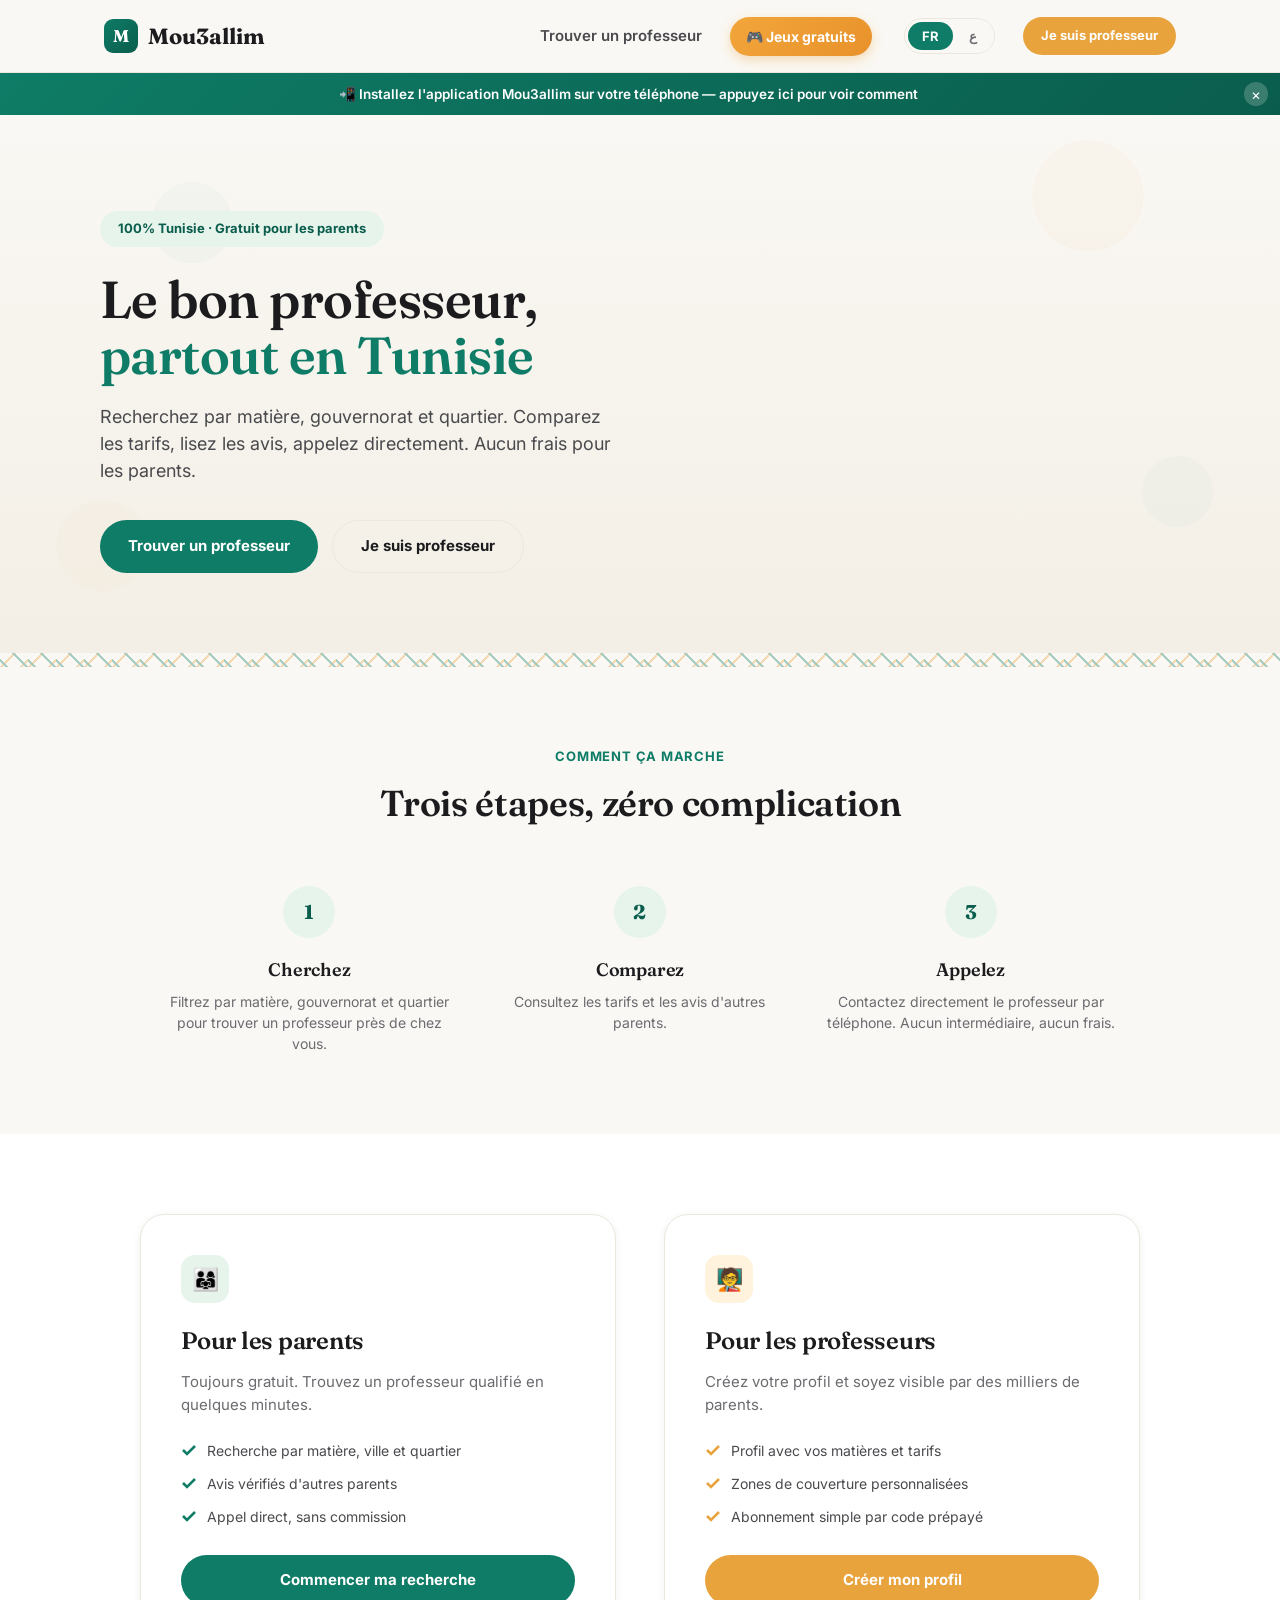
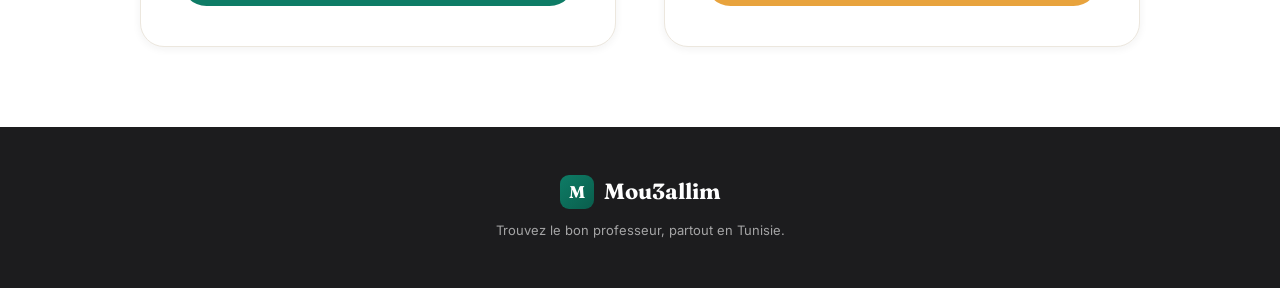
==== commit 76fc90d2: "Update index.html" ====
--- a/index.html
+++ b/index.html
@@ -13,7 +13,13 @@
     background: linear-gradient(180deg, #FAF8F4 0%, #F3EFE6 100%);
   }
   .hero-inner {
-    max-width: 720px; margin: 0 auto; text-align: center; position: relative; z-index: 2;
+    max-width: 1080px; margin: 0 auto; position: relative; z-index: 2;
+    display: grid; grid-template-columns: 1fr 1fr; gap: 48px; align-items: center;
+  }
+  .hero-text { text-align: left; }
+  .hero-photo img {
+    width: 100%; border-radius: var(--radius-lg); box-shadow: var(--shadow-lg);
+    display: block; aspect-ratio: 4/3; object-fit: cover; background: var(--teal-tint);
   }
   .hero .eyebrow {
     display: inline-flex; align-items: center; gap: 8px;
@@ -26,9 +32,9 @@
   }
   .hero h1 em { font-style: normal; color: var(--teal); }
   .hero p.lede {
-    font-size: 18px; color: var(--ink-soft); max-width: 520px; margin: 0 auto 36px;
-  }
-  .hero-actions { display: flex; gap: 14px; justify-content: center; flex-wrap: wrap; }
+    font-size: 18px; color: var(--ink-soft); max-width: 520px; margin: 0 0 36px;
+  }
+  .hero-actions { display: flex; gap: 14px; justify-content: flex-start; flex-wrap: wrap; }
   .hero-search {
     max-width: 640px; margin: 40px auto 0; background: var(--card);
     border-radius: var(--radius-lg); padding: 8px; box-shadow: var(--shadow-lg);
@@ -96,7 +102,15 @@
     .hero h1 { font-size: 34px; }
     .steps, .split { grid-template-columns: 1fr; }
     .hero-search { flex-direction: column; }
-  }
+    .hero-inner { grid-template-columns: 1fr; gap: 28px; text-align: center; }
+    .hero-text { text-align: center; }
+    .hero-actions { justify-content: center; }
+    .hero p.lede { margin: 0 auto 28px; }
+    .hero-photo { order: -1; }
+  }
+  body.rtl .hero-text { text-align: right; }
+  body.rtl .hero-actions { justify-content: flex-end; }
+  body.rtl .hero p.lede { margin: 0 0 36px auto; }
 </style>
 </head>
 <body>
@@ -112,12 +126,18 @@
 <section class="hero">
   <div class="tile-bg"></div>
   <div class="hero-inner">
-    <span class="eyebrow" data-i18n="home_eyebrow">🎓 100% Tunisie · Gratuit pour les parents</span>
-    <h1 class="display"><span data-i18n="home_h1_1">Le bon professeur,</span> <em data-i18n="home_h1_2">partout en Tunisie</em></h1>
-    <p class="lede" data-i18n="home_lede">Recherchez par matière, gouvernorat et quartier. Comparez les tarifs, lisez les avis, appelez directement. Aucun frais pour les parents.</p>
-    <div class="hero-actions">
-      <a href="search.html" class="btn btn-primary" data-i18n="home_cta_search">Trouver un professeur</a>
-      <a href="auth.html?role=teacher" class="btn btn-outline" data-i18n="home_cta_teacher">Je suis professeur</a>
+    <div class="hero-text">
+      <span class="eyebrow" data-i18n="home_eyebrow">🎓 100% Tunisie · Gratuit pour les parents</span>
+      <h1 class="display"><span data-i18n="home_h1_1">Le bon professeur,</span> <em data-i18n="home_h1_2">partout en Tunisie</em></h1>
+      <p class="lede" data-i18n="home_lede">Recherchez par matière, gouvernorat et quartier. Comparez les tarifs, lisez les avis, appelez directement. Aucun frais pour les parents.</p>
+      <div class="hero-actions">
+        <a href="search.html" class="btn btn-primary" data-i18n="home_cta_search">Trouver un professeur</a>
+        <a href="auth.html?role=teacher" class="btn btn-outline" data-i18n="home_cta_teacher">Je suis professeur</a>
+      </div>
+    </div>
+    <div class="hero-photo">
+      <img src="hero.jpg" alt="Un parent et son enfant cherchent un professeur sur Mou3allim"
+           onerror="this.style.display='none'" />
     </div>
   </div>
 </section>
